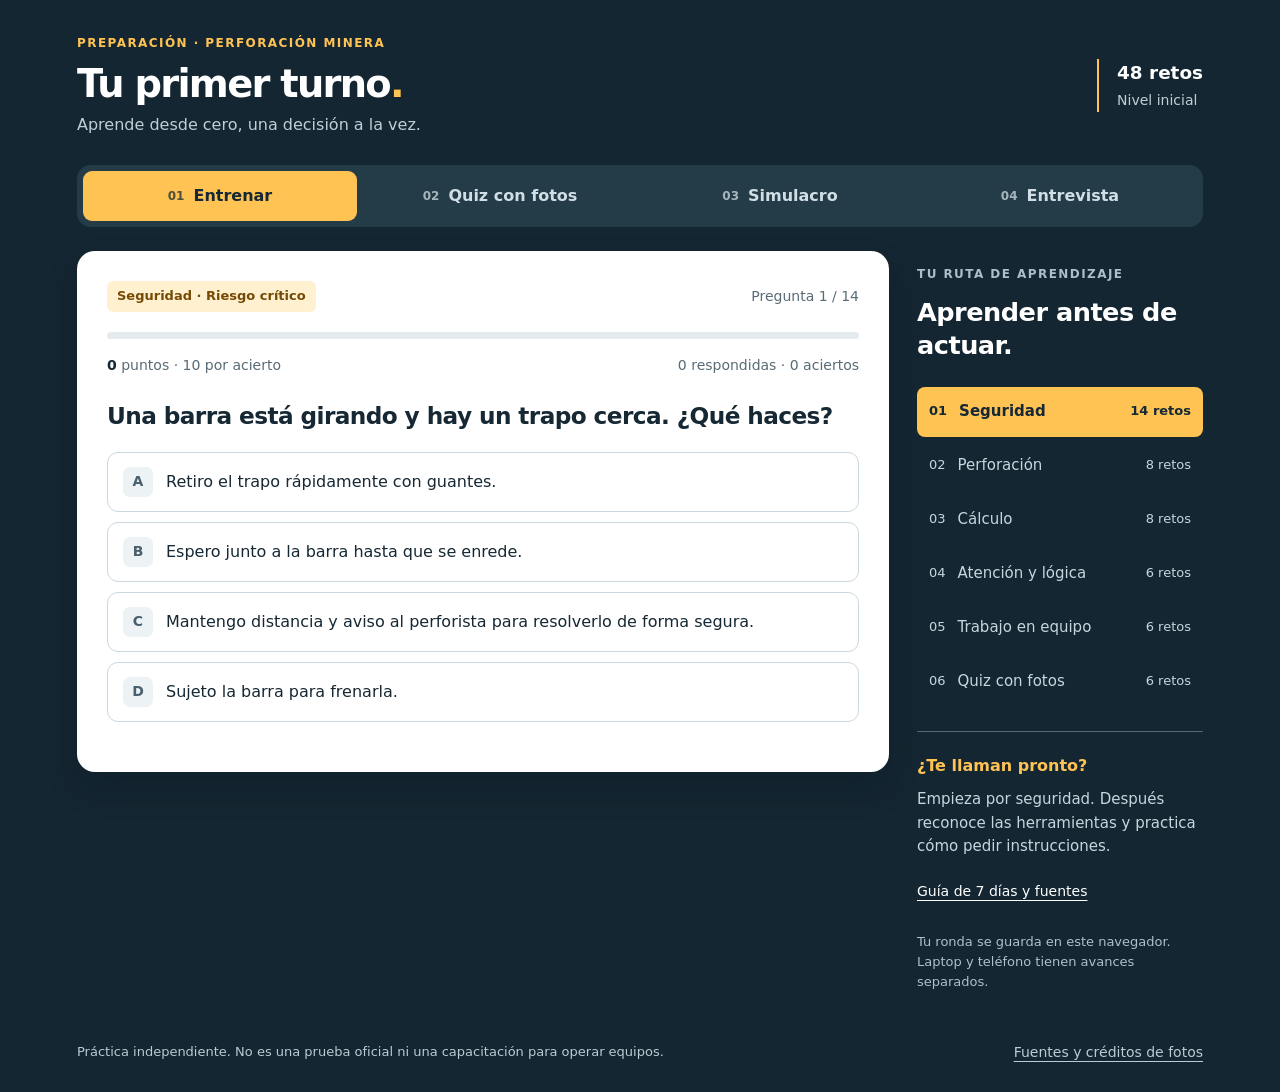
==== index.html @ feb108bf "Add responsive drilling study quiz with credited photos" ====
<!doctype html>
<html lang="es">
<head>
  <meta charset="utf-8">
  <meta name="viewport" content="width=device-width, initial-scale=1">
  <meta name="theme-color" content="#142631">
  <meta name="description" content="Practica para ayudante de perforación: quizzes de seguridad, fotos reales, cálculos y entrevistas. Para aprender desde cero, en laptop y teléfono.">
  <title>Tu primer turno · Quiz de perforación</title>
  <link rel="icon" type="image/svg+xml" href="data:image/svg+xml,%3Csvg xmlns='http://www.w3.org/2000/svg' viewBox='0 0 32 32'%3E%3Crect width='32' height='32' rx='7' fill='%23142631'/%3E%3Cpath d='M8 16l5 5L24 10' fill='none' stroke='%23ffc354' stroke-width='4'/%3E%3C/svg%3E">
  <link rel="stylesheet" href="styles.css">
  <script src="data.js" defer></script>
  <script src="app.js" defer></script>
</head>
<body>
  <a class="skip" href="#game">Ir a la pregunta</a>
  <div class="app-shell">
    <header class="masthead">
      <div><div class="eyebrow">PREPARACIÓN · PERFORACIÓN MINERA</div><h1>Tu primer turno<span class="title-dot">.</span></h1><p>Aprende desde cero, una decisión a la vez.</p></div>
      <div class="edition"><span>48 retos</span><small>Nivel inicial</small></div>
    </header>
    <nav class="mode-nav" aria-label="Modos de estudio">
      <button type="button" data-mode="practice" aria-pressed="true"><span class="nav-number">01</span> Entrenar</button>
      <button type="button" data-mode="photo" aria-pressed="false"><span class="nav-number">02</span> Quiz con fotos</button>
      <button type="button" data-mode="exam" aria-pressed="false"><span class="nav-number">03</span> Simulacro</button>
      <button type="button" data-mode="interview" aria-pressed="false"><span class="nav-number">04</span> Entrevista</button>
    </nav>
    <main class="workspace">
      <section id="game" class="game-panel" aria-label="Área de práctica"></section>
      <aside class="study-panel" aria-label="Temas de estudio">
        <div class="eyebrow">TU RUTA DE APRENDIZAJE</div>
        <h2>Aprender antes de actuar.</h2>
        <div id="topic-list"></div>
        <div class="side-note"><strong>¿Te llaman pronto?</strong><p>Empieza por seguridad. Después reconoce las herramientas y practica cómo pedir instrucciones.</p><button type="button" class="text-button" data-mode="guide">Guía de 7 días y fuentes</button></div>
        <p class="device-note" id="storage-note">Tu ronda se guarda en este navegador. Laptop y teléfono tienen avances separados.</p>
      </aside>
    </main>
    <footer><span>Práctica independiente. No es una prueba oficial ni una capacitación para operar equipos.</span><button type="button" class="text-button" data-mode="guide">Fuentes y créditos de fotos</button></footer>
  </div>
  <noscript>Activa JavaScript en tu navegador para responder los quizzes. Puedes leer la <a href="guia.html">guía de estudio</a>.</noscript>
</body>
</html>
---- styles.css ----
:root{color-scheme:light;--ink:#152833;--muted:#586b77;--paper:#fff;--line:#d9e1e5;--amber:#ffc354;--green:#17654c;--red:#a02e31;font-family:system-ui,-apple-system,BlinkMacSystemFont,"Segoe UI",sans-serif;font-size:16px;line-height:1.55;color:var(--ink);background:#142631}
*{box-sizing:border-box}body{margin:0}button,select,input{font:inherit}button,a,select,input{touch-action:manipulation}button{cursor:pointer}button:disabled{cursor:default}a{color:inherit;text-underline-offset:3px}button:focus-visible,a:focus-visible,select:focus-visible,input:focus-visible,summary:focus-visible{outline:3px solid #b97609;outline-offset:4px}button{border:0}h1,h2,h3,p{margin-top:0}h2,h3{line-height:1.3}h2{font-size:1.35rem}h3{font-size:1.3rem}p{margin-bottom:1rem}.app-shell{max-width:1190px;margin:0 auto;padding:34px 32px 20px}.masthead{display:flex;justify-content:space-between;align-items:center;gap:20px;color:#fff;margin-bottom:28px}.masthead h1{font-size:2.4rem;line-height:1.12;letter-spacing:-.045em;margin:9px 0 8px}.masthead p{color:#c0ced6;margin:0}.title-dot{color:var(--amber)}.eyebrow{font-size:.75rem;letter-spacing:.12em;font-weight:750}.masthead .eyebrow{color:var(--amber)}.edition{border-left:2px solid var(--amber);padding-left:18px;white-space:nowrap}.edition span{display:block;font-weight:700;font-size:1.15rem}.edition small{color:#c0ced6;font-size:.875rem}.mode-nav{display:grid;grid-template-columns:repeat(4,minmax(0,1fr));gap:6px;padding:6px;background:#243b48;border-radius:14px;margin-bottom:24px}.mode-nav button{background:transparent;color:#d1dee5;border-radius:9px;min-height:50px;padding:10px 14px;font-weight:600;display:flex;align-items:center;justify-content:center;gap:9px}.mode-nav button:hover{background:#314c5d}.mode-nav button[aria-pressed=true]{color:var(--ink);background:var(--amber)}.nav-number{font-size:.75rem;opacity:.75;font-weight:600}.workspace{display:grid;grid-template-columns:minmax(0,1fr) 290px;gap:24px;align-items:start}.game-panel{background:var(--paper);border-radius:18px;padding:30px;min-width:0;box-shadow:0 16px 32px #06131c33}.study-panel{color:#fff;padding:14px 0 0 4px;min-width:0}.study-panel .eyebrow{color:#aabfc9}.study-panel h2{font-size:1.6rem;margin:12px 0 24px;letter-spacing:-.02em}.topic{display:flex;align-items:center;gap:12px;width:100%;background:transparent;color:#c6d6de;text-align:left;min-height:50px;border-radius:8px;padding:10px 12px;margin:4px 0;font-size:.9375rem}.topic:hover{background:#243b48}.topic.active{color:var(--ink);background:var(--amber);font-weight:650}.topic-index{font-size:.8125rem;font-variant-numeric:tabular-nums}.topic-count{margin-left:auto;font-size:.8125rem}.side-note{margin-top:24px;border-top:1px solid #526876;padding-top:22px}.side-note strong{color:var(--amber)}.side-note p{font-size:.9375rem;color:#c6d6de;margin:10px 0 14px}.text-button{padding:0;background:transparent;color:inherit;text-decoration:underline;text-underline-offset:4px;text-align:left;font-size:.875rem;min-height:40px}.device-note{color:#adc1cb;font-size:.8125rem;margin-top:20px}.quiz-top{display:flex;flex-wrap:wrap;align-items:center;justify-content:space-between;gap:12px;margin-bottom:20px}.badge{display:inline-block;background:#edf2f5;color:#365160;padding:5px 10px;border-radius:6px;font-size:.8125rem;font-weight:650}.badge.critical{background:#fff0d0;color:#754a04}.quiz-count{font-size:.875rem;color:var(--muted);font-variant-numeric:tabular-nums}.score-strip{display:flex;justify-content:space-between;gap:12px;color:var(--muted);font-size:.875rem;margin:12px 0 24px}.score-strip strong{color:var(--ink)}.progress{height:7px;background:#e4ebee;border-radius:10px;overflow:hidden;margin-bottom:16px}.progress-fill{height:100%;background:#cf8d23;transition:width .25s}.question{font-size:1.45rem;letter-spacing:-.025em;line-height:1.35;margin:0 0 20px}.answers{display:grid;gap:10px;margin:20px 0}.option{display:flex;align-items:center;gap:13px;min-height:60px;width:100%;padding:13px 15px;border:1px solid #ccd8df;background:#fff;border-radius:11px;text-align:left;color:var(--ink);line-height:1.45}.option:hover:not(:disabled){border-color:#a1680d;background:#fffaf0}.option-letter{flex-shrink:0;display:grid;place-items:center;width:30px;height:30px;border-radius:7px;background:#edf2f5;color:#49606e;font-size:.875rem;font-weight:650}.option:disabled{opacity:1;color:#596a75}.option.selected{border-color:#425d6e;background:#edf3f7}.option.correct{background:#e9f6ef;border-color:var(--green);color:#134d3b}.option.wrong{background:#faeded;border-color:var(--red);color:#802528}.option-label{flex:1;min-width:0}.choice-status{font-size:.75rem;display:block;font-weight:650;margin-top:3px}.feedback{padding:17px 18px;background:#eef7f2;border-radius:11px;margin:18px 0;color:#174f3d}.feedback.error{background:#fff4df;color:#694409}.feedback p{margin:7px 0 0}.source{font-size:.8125rem;margin-top:12px;display:block}.primary,.secondary{min-height:48px;border-radius:9px;padding:11px 20px;font-weight:650}.primary{background:var(--ink);color:#fff}.primary:hover{background:#294553}.secondary{background:#eef2f4;color:var(--ink)}.secondary:hover{background:#e0e9ee}.actions{display:flex;flex-wrap:wrap;gap:10px;margin-top:18px}.intro-label{color:#946411;margin-bottom:8px}.intro-copy{color:var(--muted);margin-bottom:20px}.exam-count{font-size:3rem;font-weight:800;line-height:1;margin-bottom:20px}.photo{margin:18px 0}.photo img{width:100%;max-height:330px;object-fit:contain;display:block;background:#edf2f5;border-radius:10px}.photo figcaption{font-size:.75rem;color:var(--muted);margin-top:7px}.photo-hint{font-size:.8125rem;color:var(--muted);margin-top:8px}.photo-toggle{display:inline-block;min-height:36px;font-size:.875rem}.result-score{font-size:3rem;font-weight:800;letter-spacing:-.05em;margin:5px 0}.result-score span{font-size:1.3rem;color:var(--muted);letter-spacing:0}.result-note{margin-top:4px;color:var(--muted)}table{border-collapse:collapse;width:100%;font-size:.9375rem;margin:22px 0}th,td{padding:11px 0;border-bottom:1px solid var(--line);text-align:left}th{font-weight:600;color:var(--muted)}th:last-child,td:last-child{text-align:right;font-variant-numeric:tabular-nums}details{border-top:1px solid var(--line);padding:14px 0}summary{cursor:pointer;line-height:1.5}summary .review-status{font-size:.8125rem;font-weight:700;margin-right:8px}.review-body{margin-top:14px}.review-answer{font-size:.9375rem;color:var(--muted)}.interview-help{background:#eff4f6;padding:18px;border-radius:10px;margin:18px 0}.check{display:flex;align-items:flex-start;gap:12px;min-height:42px;margin:8px 0}.check input{margin:5px 0;width:20px;height:20px;accent-color:var(--green);flex-shrink:0}.self-count{font-size:.875rem;font-weight:600;margin-top:20px}.guide-list{padding-left:22px}.guide-list li{margin:10px 0}.credit{font-size:.875rem;margin:18px 0}.guide-wrap{max-width:850px}.guide-wrap h2{margin-top:32px}.guide-wrap table{font-size:.875rem}.guide-wrap td,.guide-wrap th{padding:10px 12px;text-align:left}.guide-wrap a{color:#285779}.small{font-size:.875rem;color:var(--muted)}footer{display:flex;flex-wrap:wrap;justify-content:space-between;align-items:center;gap:12px;margin-top:24px;color:#bacbd4;font-size:.8125rem}footer span{max-width:740px}footer button{color:#d9e5eb}.skip{position:absolute;left:16px;top:-100px;background:var(--amber);padding:10px;color:var(--ink);z-index:20}.skip:focus{top:16px}.offline-note{color:var(--muted)}[hidden]{display:none!important}
@media(max-width:950px){.workspace{grid-template-columns:minmax(0,1fr) 240px}.app-shell{padding:26px 22px}.game-panel{padding:25px}.study-panel h2{font-size:1.35rem}}
@media(max-width:760px){.workspace{grid-template-columns:1fr}.study-panel{padding:0}.study-panel h2{font-size:1.25rem;margin-bottom:10px}.study-panel #topic-list{display:grid;grid-template-columns:1fr 1fr;gap:4px}.topic{font-size:.875rem;padding:10px;gap:9px}.topic-count{display:none}.side-note{margin-top:18px}.mode-nav{margin-bottom:18px}.mode-nav button{padding:8px;gap:6px;font-size:.875rem}.nav-number{display:none}.edition{display:none}.masthead{margin-bottom:20px}.masthead h1{font-size:2rem}.masthead p{font-size:.9375rem}.question{font-size:1.3rem}.study-panel .eyebrow{margin-top:22px}footer{margin-top:22px}.photo img{max-height:280px}}
@media(max-width:480px){.app-shell{padding:20px 14px}.game-panel{padding:22px 18px;border-radius:13px}.mode-nav{grid-template-columns:1fr 1fr}.mode-nav button{min-height:46px;font-size:.9375rem}.masthead .eyebrow{font-size:.6875rem;letter-spacing:.08em}.option{padding:12px;gap:10px;min-height:62px}.option-letter{width:28px;height:28px}.quiz-top{gap:8px}.quiz-count{font-size:.8125rem}.score-strip{font-size:.8125rem}.actions .primary{flex:1}.question{font-size:1.25rem}.photo img{max-height:235px}}
@media(prefers-reduced-motion:reduce){*,*::before,*::after{transition:none!important;scroll-behavior:auto!important}}
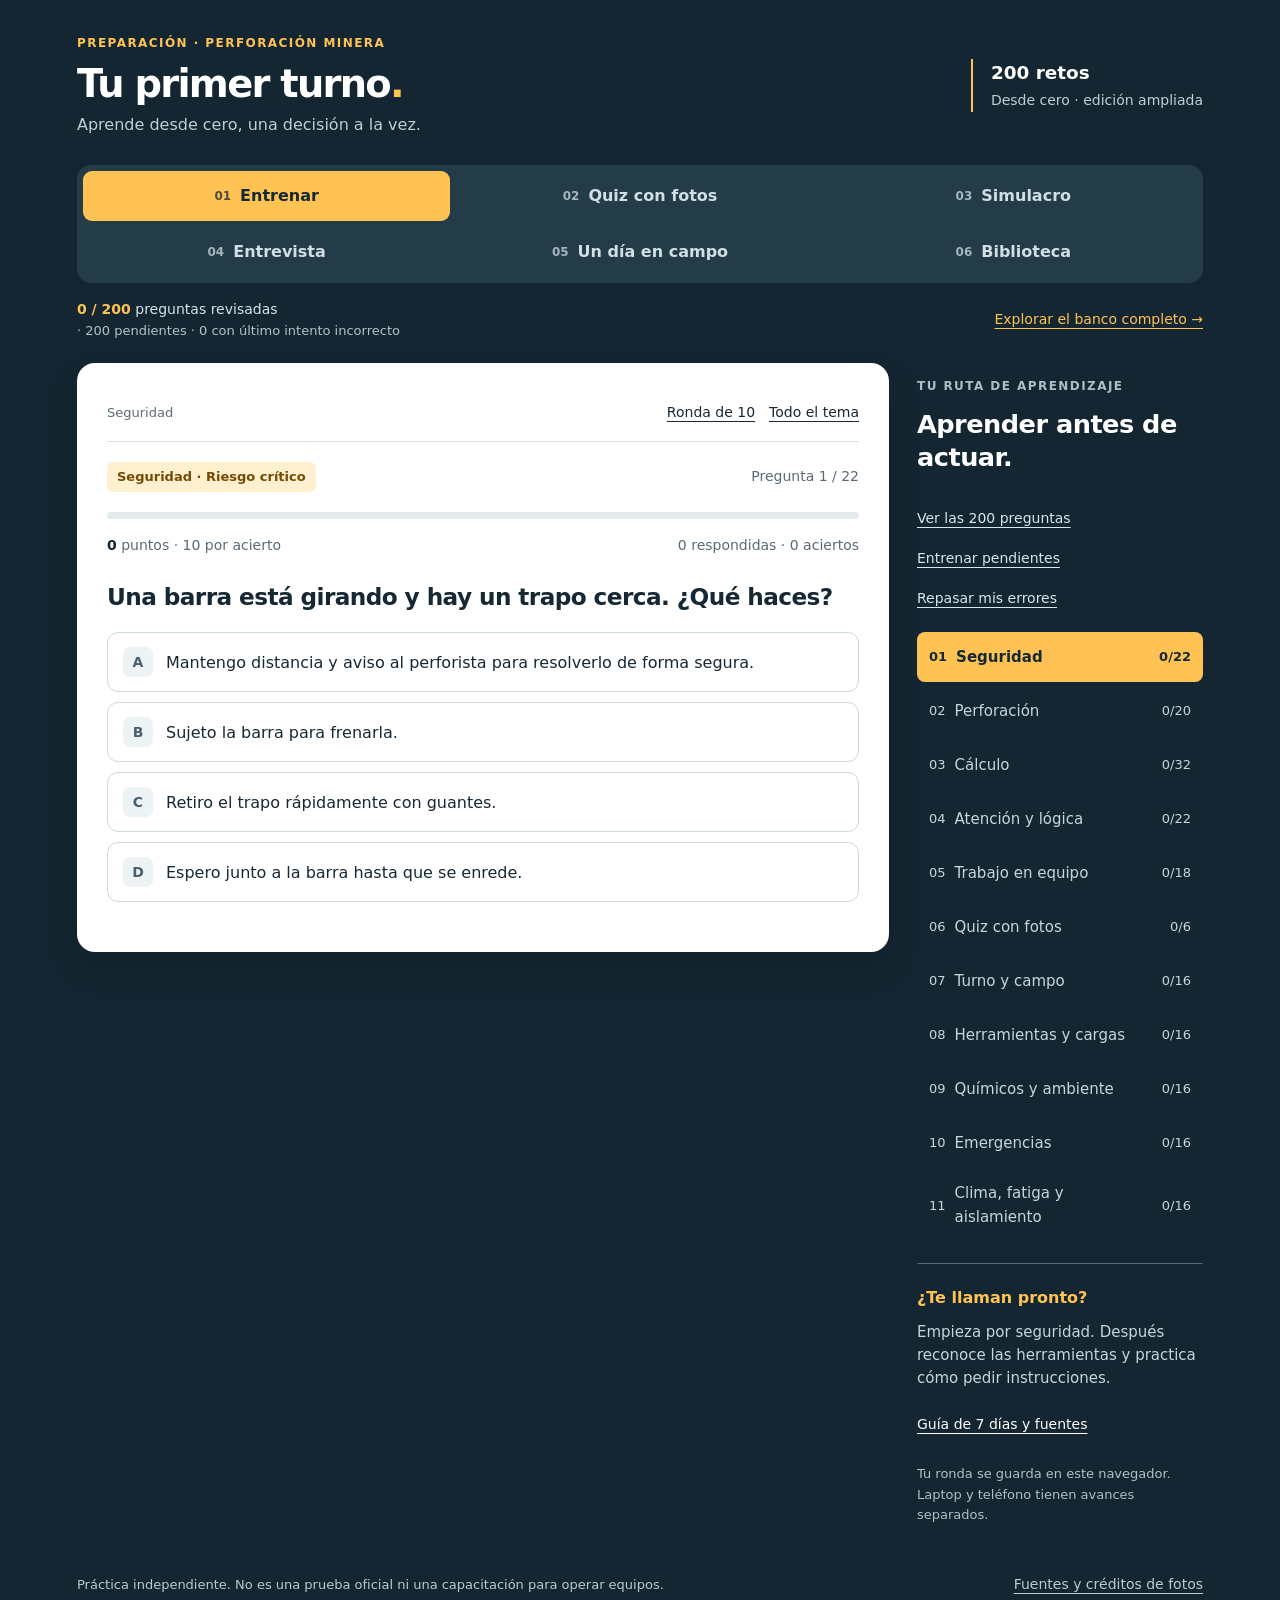
==== commit 53d1e87d: "Expand preparation to 200 questions with field scenarios and study library" ====
--- a/index.html
+++ b/index.html
@@ -7,28 +7,33 @@
   <meta name="description" content="Practica para ayudante de perforación: quizzes de seguridad, fotos reales, cálculos y entrevistas. Para aprender desde cero, en laptop y teléfono.">
   <title>Tu primer turno · Quiz de perforación</title>
   <link rel="icon" type="image/svg+xml" href="data:image/svg+xml,%3Csvg xmlns='http://www.w3.org/2000/svg' viewBox='0 0 32 32'%3E%3Crect width='32' height='32' rx='7' fill='%23142631'/%3E%3Cpath d='M8 16l5 5L24 10' fill='none' stroke='%23ffc354' stroke-width='4'/%3E%3C/svg%3E">
-  <link rel="stylesheet" href="styles.css">
-  <script src="data.js" defer></script>
-  <script src="app.js" defer></script>
+  <link rel="stylesheet" href="styles.css?v=3">
+  <script src="data.js?v=3" defer></script>
+  <script src="expansion.js?v=3" defer></script>
+  <script src="app.js?v=3" defer></script>
 </head>
 <body>
   <a class="skip" href="#game">Ir a la pregunta</a>
   <div class="app-shell">
     <header class="masthead">
       <div><div class="eyebrow">PREPARACIÓN · PERFORACIÓN MINERA</div><h1>Tu primer turno<span class="title-dot">.</span></h1><p>Aprende desde cero, una decisión a la vez.</p></div>
-      <div class="edition"><span>48 retos</span><small>Nivel inicial</small></div>
+      <div class="edition"><span id="bank-count">200 retos</span><small>Desde cero · edición ampliada</small></div>
     </header>
     <nav class="mode-nav" aria-label="Modos de estudio">
       <button type="button" data-mode="practice" aria-pressed="true"><span class="nav-number">01</span> Entrenar</button>
       <button type="button" data-mode="photo" aria-pressed="false"><span class="nav-number">02</span> Quiz con fotos</button>
       <button type="button" data-mode="exam" aria-pressed="false"><span class="nav-number">03</span> Simulacro</button>
       <button type="button" data-mode="interview" aria-pressed="false"><span class="nav-number">04</span> Entrevista</button>
+      <button type="button" data-mode="field" aria-pressed="false"><span class="nav-number">05</span> Un día en campo</button>
+      <button type="button" data-mode="study" aria-pressed="false"><span class="nav-number">06</span> Biblioteca</button>
     </nav>
+    <div class="coverage" id="coverage" aria-live="polite"></div>
     <main class="workspace">
       <section id="game" class="game-panel" aria-label="Área de práctica"></section>
       <aside class="study-panel" aria-label="Temas de estudio">
         <div class="eyebrow">TU RUTA DE APRENDIZAJE</div>
         <h2>Aprender antes de actuar.</h2>
+        <div class="side-tools"><button type="button" class="text-button" data-mode="catalog">Ver las 200 preguntas</button><button type="button" class="text-button" data-action="pending">Entrenar pendientes</button><button type="button" class="text-button" data-action="review-all">Repasar mis errores</button></div>
         <div id="topic-list"></div>
         <div class="side-note"><strong>¿Te llaman pronto?</strong><p>Empieza por seguridad. Después reconoce las herramientas y practica cómo pedir instrucciones.</p><button type="button" class="text-button" data-mode="guide">Guía de 7 días y fuentes</button></div>
         <p class="device-note" id="storage-note">Tu ronda se guarda en este navegador. Laptop y teléfono tienen avances separados.</p>
--- a/styles.css
+++ b/styles.css
@@ -3,4 +3,6 @@
 @media(max-width:950px){.workspace{grid-template-columns:minmax(0,1fr) 240px}.app-shell{padding:26px 22px}.game-panel{padding:25px}.study-panel h2{font-size:1.35rem}}
 @media(max-width:760px){.workspace{grid-template-columns:1fr}.study-panel{padding:0}.study-panel h2{font-size:1.25rem;margin-bottom:10px}.study-panel #topic-list{display:grid;grid-template-columns:1fr 1fr;gap:4px}.topic{font-size:.875rem;padding:10px;gap:9px}.topic-count{display:none}.side-note{margin-top:18px}.mode-nav{margin-bottom:18px}.mode-nav button{padding:8px;gap:6px;font-size:.875rem}.nav-number{display:none}.edition{display:none}.masthead{margin-bottom:20px}.masthead h1{font-size:2rem}.masthead p{font-size:.9375rem}.question{font-size:1.3rem}.study-panel .eyebrow{margin-top:22px}footer{margin-top:22px}.photo img{max-height:280px}}
 @media(max-width:480px){.app-shell{padding:20px 14px}.game-panel{padding:22px 18px;border-radius:13px}.mode-nav{grid-template-columns:1fr 1fr}.mode-nav button{min-height:46px;font-size:.9375rem}.masthead .eyebrow{font-size:.6875rem;letter-spacing:.08em}.option{padding:12px;gap:10px;min-height:62px}.option-letter{width:28px;height:28px}.quiz-top{gap:8px}.quiz-count{font-size:.8125rem}.score-strip{font-size:.8125rem}.actions .primary{flex:1}.question{font-size:1.25rem}.photo img{max-height:235px}}
+.mode-nav{grid-template-columns:repeat(3,minmax(0,1fr))}.coverage{color:#d6e3ea;display:flex;align-items:center;justify-content:space-between;gap:14px;margin:-8px 0 22px;font-size:.875rem}.coverage strong{color:var(--amber)}.coverage span{display:block;color:#afc4ce;font-size:.8125rem}.coverage button{color:var(--amber)}.side-tools{display:flex;flex-direction:column;align-items:flex-start;margin-bottom:14px}.side-tools button{color:#d8e6ed}.topic-count{white-space:nowrap}.topic{gap:9px}.session-tools{display:flex;gap:14px;align-items:center;flex-wrap:wrap;border-bottom:1px solid var(--line);margin-bottom:20px;padding-bottom:8px;font-size:.8125rem}.session-tools span{margin-right:auto;color:var(--muted)}.field-steps{display:grid;grid-template-columns:repeat(6,1fr);gap:7px;margin:18px 0}.field-steps button{background:#edf2f5;color:var(--ink);min-height:44px;border-radius:7px;font-size:.875rem;font-weight:700}.field-steps button[aria-pressed=true]{background:var(--amber)}.field-card{background:#f0f5f7;border:1px solid #d9e4e9;padding:22px;border-radius:12px}.field-card h3{margin:12px 0}.field-card ul{padding-left:21px}.field-card li{margin:8px 0}.field-card blockquote{border-left:3px solid #b47b1b;margin:18px 0 12px;padding-left:15px;font-size:.9375rem}.field-card blockquote span{display:block;font-size:.75rem;text-transform:uppercase;letter-spacing:.05em;font-weight:700;color:#6d582c;margin-bottom:8px}.field-actions{justify-content:space-between}.case-heading{margin:28px 0 20px;border-top:1px solid var(--line);padding-top:25px}.filter-row{display:flex;flex-wrap:wrap;gap:7px;margin:20px 0}.filter-chip{min-height:44px;border-radius:8px;background:#edf2f5;color:var(--ink);padding:9px 15px;font-size:.875rem}.filter-chip[aria-pressed=true]{background:var(--ink);color:white}.search-label{font-size:.875rem;font-weight:650;display:block;margin:16px 0 8px}.search-input{width:100%;padding:12px 14px;border:1px solid #b9cbd6;border-radius:8px;color:var(--ink);background:#fff;min-height:48px}.resource-card{padding:24px 0;border-top:1px solid var(--line)}.resource-top{display:flex;flex-wrap:wrap;align-items:center;gap:9px;margin-bottom:12px}.resource-card h3{font-size:1.2rem;letter-spacing:-.015em}.study-prompt{background:#f4f7f9;padding:13px 15px;border-radius:8px;font-size:.9375rem}.resource-link{display:inline-flex;align-items:center;justify-content:center;text-decoration:none;font-size:.875rem}.resource-card .secondary{font-size:.875rem}.catalog-filters{display:grid;grid-template-columns:1fr 1fr;gap:12px;margin:18px 0}.catalog-filters label{font-size:.8125rem;font-weight:650;min-width:0}.catalog-filters select{display:block;background:#f4f7f9;border:1px solid #b9cbd6;color:var(--ink);padding:10px 8px;width:100%;min-height:46px;border-radius:7px;margin-top:5px;font-size:.875rem}.catalog-meta{display:block;font-size:.75rem;color:var(--muted);margin:7px 0 0 19px}.catalog-question .secondary{margin-top:16px}.glossary{font-size:.9375rem}.glossary dt{font-weight:700;margin:18px 0 5px}.glossary dd{margin:0;color:var(--muted)}.glossary dd button{margin-left:7px}
+@media(max-width:760px){.coverage{display:block}.coverage button{margin-top:4px}.side-tools{flex-direction:row;flex-wrap:wrap;gap:6px 20px}.study-panel #topic-list{grid-template-columns:1fr 1fr}.field-card{padding:18px}.catalog-filters{grid-template-columns:1fr}.mode-nav{grid-template-columns:1fr 1fr}.session-tools{gap:10px}.resource-card .actions .primary{flex:none}.coverage span{max-width:100%}}
 @media(prefers-reduced-motion:reduce){*,*::before,*::after{transition:none!important;scroll-behavior:auto!important}}
